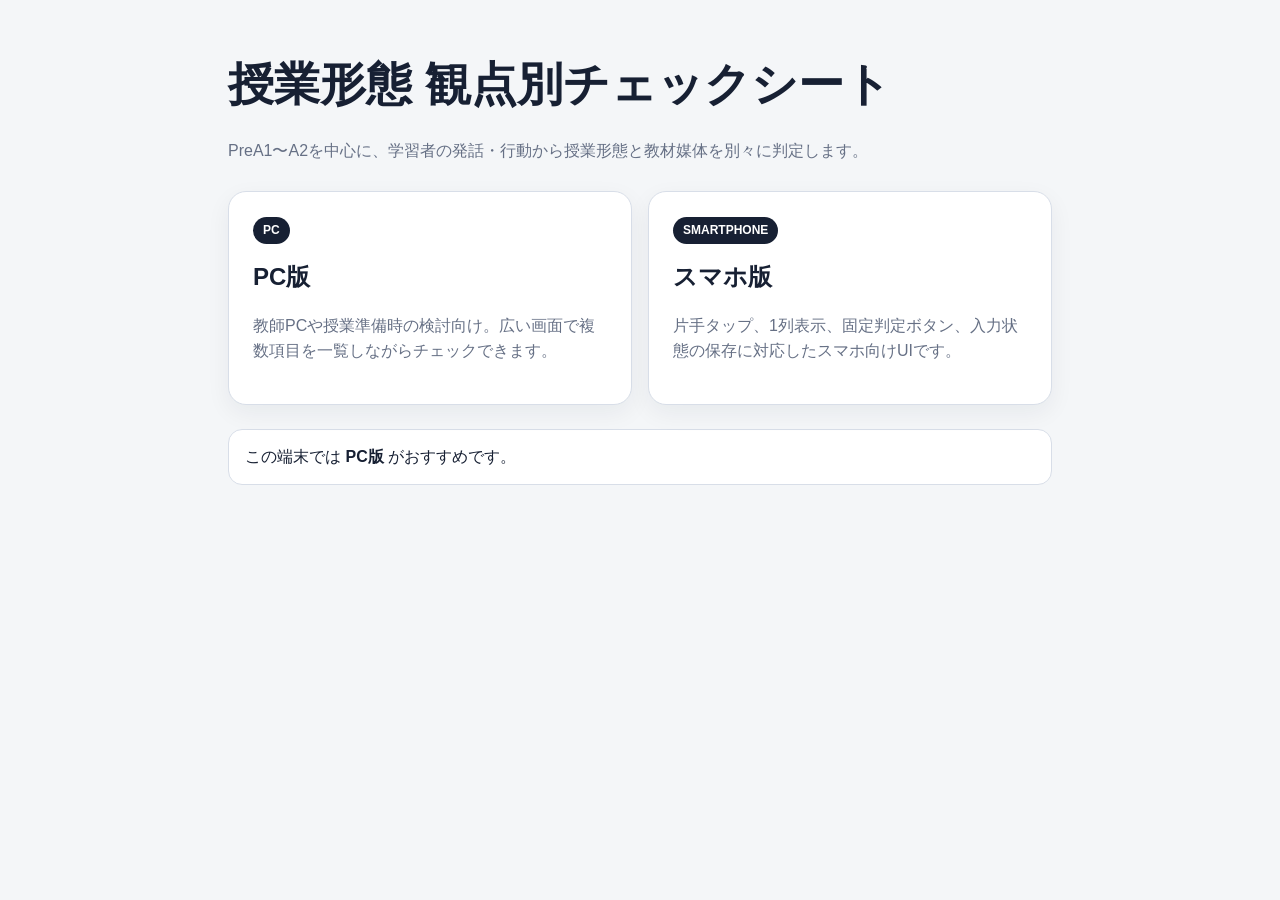
==== index.html @ a83c775d "Initialize lesson composition selector" ====
<!doctype html>
<html lang="ja">
<head>
<meta charset="utf-8">
<meta name="viewport" content="width=device-width,initial-scale=1,viewport-fit=cover">
<title>授業形態 観点別チェックシート</title>
<style>
:root{--ink:#172033;--muted:#667085;--bg:#f4f6f8;--card:#fff;--line:#d8dee8}
*{box-sizing:border-box}body{margin:0;background:var(--bg);color:var(--ink);font-family:-apple-system,BlinkMacSystemFont,"Hiragino Sans","Yu Gothic",sans-serif;line-height:1.6}main{max-width:860px;margin:auto;padding:48px 18px}h1{font-size:clamp(28px,5vw,46px);margin:0 0 10px}p{color:var(--muted)}.grid{display:grid;grid-template-columns:repeat(2,1fr);gap:16px;margin-top:28px}.card{display:block;text-decoration:none;color:var(--ink);background:var(--card);border:1px solid var(--line);border-radius:18px;padding:24px;min-height:180px;box-shadow:0 8px 24px rgba(23,32,51,.06)}.card:hover{transform:translateY(-2px)}.label{display:inline-block;background:#172033;color:#fff;border-radius:999px;padding:4px 10px;font-size:12px;font-weight:700}.card h2{margin:14px 0 6px;font-size:24px}.note{font-size:14px}.auto{margin-top:24px;padding:14px 16px;background:#fff;border:1px solid var(--line);border-radius:14px}@media(max-width:680px){main{padding:28px 12px}.grid{grid-template-columns:1fr}.card{min-height:0;padding:20px}}
</style>
</head>
<body>
<main>
<h1>授業形態 観点別チェックシート</h1>
<p>PreA1〜A2を中心に、学習者の発話・行動から授業形態と教材媒体を別々に判定します。</p>
<div class="grid">
<a class="card" href="./pc/"><span class="label">PC</span><h2>PC版</h2><p>教師PCや授業準備時の検討向け。広い画面で複数項目を一覧しながらチェックできます。</p></a>
<a class="card" href="./mobile/"><span class="label">SMARTPHONE</span><h2>スマホ版</h2><p>片手タップ、1列表示、固定判定ボタン、入力状態の保存に対応したスマホ向けUIです。</p></a>
</div>
<div class="auto" id="hint">端末に合う版を選んでください。</div>
</main>
<script>
const mobile=/Android|iPhone|iPad|iPod|Mobile/i.test(navigator.userAgent)||innerWidth<720;
document.getElementById('hint').innerHTML=mobile?'この端末では <b>スマホ版</b> がおすすめです。':'この端末では <b>PC版</b> がおすすめです。';
</script>
</body>
</html>
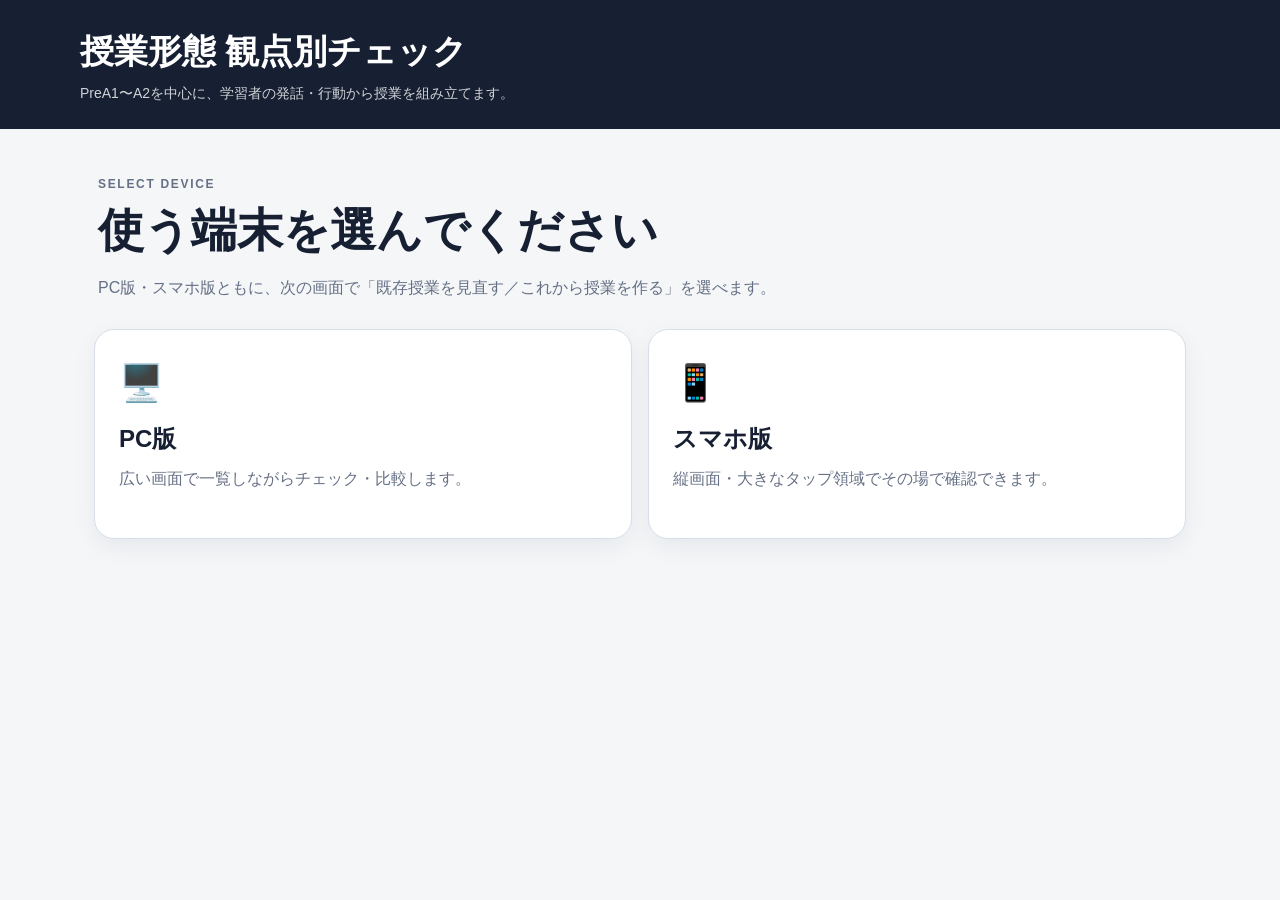
==== commit 8c3522c7: "feat: refresh device entry page for V2" ====
--- a/index.html
+++ b/index.html
@@ -2,26 +2,19 @@
 <html lang="ja">
 <head>
 <meta charset="utf-8">
-<meta name="viewport" content="width=device-width,initial-scale=1,viewport-fit=cover">
-<title>授業形態 観点別チェックシート</title>
-<style>
-:root{--ink:#172033;--muted:#667085;--bg:#f4f6f8;--card:#fff;--line:#d8dee8}
-*{box-sizing:border-box}body{margin:0;background:var(--bg);color:var(--ink);font-family:-apple-system,BlinkMacSystemFont,"Hiragino Sans","Yu Gothic",sans-serif;line-height:1.6}main{max-width:860px;margin:auto;padding:48px 18px}h1{font-size:clamp(28px,5vw,46px);margin:0 0 10px}p{color:var(--muted)}.grid{display:grid;grid-template-columns:repeat(2,1fr);gap:16px;margin-top:28px}.card{display:block;text-decoration:none;color:var(--ink);background:var(--card);border:1px solid var(--line);border-radius:18px;padding:24px;min-height:180px;box-shadow:0 8px 24px rgba(23,32,51,.06)}.card:hover{transform:translateY(-2px)}.label{display:inline-block;background:#172033;color:#fff;border-radius:999px;padding:4px 10px;font-size:12px;font-weight:700}.card h2{margin:14px 0 6px;font-size:24px}.note{font-size:14px}.auto{margin-top:24px;padding:14px 16px;background:#fff;border:1px solid var(--line);border-radius:14px}@media(max-width:680px){main{padding:28px 12px}.grid{grid-template-columns:1fr}.card{min-height:0;padding:20px}}
-</style>
+<meta name="viewport" content="width=device-width,initial-scale=1">
+<meta name="theme-color" content="#172033">
+<title>授業形態 観点別チェック</title>
+<link rel="stylesheet" href="assets/v2.css">
 </head>
 <body>
-<main>
-<h1>授業形態 観点別チェックシート</h1>
-<p>PreA1〜A2を中心に、学習者の発話・行動から授業形態と教材媒体を別々に判定します。</p>
-<div class="grid">
-<a class="card" href="./pc/"><span class="label">PC</span><h2>PC版</h2><p>教師PCや授業準備時の検討向け。広い画面で複数項目を一覧しながらチェックできます。</p></a>
-<a class="card" href="./mobile/"><span class="label">SMARTPHONE</span><h2>スマホ版</h2><p>片手タップ、1列表示、固定判定ボタン、入力状態の保存に対応したスマホ向けUIです。</p></a>
-</div>
-<div class="auto" id="hint">端末に合う版を選んでください。</div>
+<header class="site"><div class="inner"><h1>授業形態 観点別チェック</h1><p>PreA1〜A2を中心に、学習者の発話・行動から授業を組み立てます。</p></div></header>
+<main class="shell">
+<section class="hero"><p class="eyebrow">SELECT DEVICE</p><h1>使う端末を選んでください</h1><p>PC版・スマホ版ともに、次の画面で「既存授業を見直す／これから授業を作る」を選べます。</p></section>
+<section class="mode-grid">
+<a class="mode-card" href="pc/" style="text-decoration:none"><span class="mode-icon">🖥️</span><h2>PC版</h2><p>広い画面で一覧しながらチェック・比較します。</p></a>
+<a class="mode-card" href="mobile/" style="text-decoration:none"><span class="mode-icon">📱</span><h2>スマホ版</h2><p>縦画面・大きなタップ領域でその場で確認できます。</p></a>
+</section>
 </main>
-<script>
-const mobile=/Android|iPhone|iPad|iPod|Mobile/i.test(navigator.userAgent)||innerWidth<720;
-document.getElementById('hint').innerHTML=mobile?'この端末では <b>スマホ版</b> がおすすめです。':'この端末では <b>PC版</b> がおすすめです。';
-</script>
 </body>
 </html>
--- a/assets/v2.css
+++ b/assets/v2.css
@@ -0,0 +1 @@
+:root{--ink:#172033;--muted:#667085;--bg:#f4f6f8;--card:#fff;--line:#d8dee8;--soft:#eef1f5;--ok:#edf7f1;--warn:#fff5da;--bad:#fff0ef;--accent:#172033}*{box-sizing:border-box}html{scroll-behavior:smooth;-webkit-text-size-adjust:100%}body{margin:0;background:var(--bg);color:var(--ink);font-family:"UD Digi Kyokasho N","BIZ UDPGothic","Yu Gothic UI",-apple-system,BlinkMacSystemFont,"Hiragino Sans","Noto Sans JP",sans-serif;line-height:1.6}button,input{font:inherit}button{-webkit-tap-highlight-color:transparent;touch-action:manipulation}header.site{background:var(--ink);color:#fff;padding:24px 16px}header.site .inner{max-width:1120px;margin:auto}header.site a{color:#fff;text-decoration:none}header.site h1{font-size:clamp(22px,4vw,34px);margin:0}header.site p{margin:4px 0 0;opacity:.8;font-size:14px}.shell{max-width:1120px;margin:auto;padding:18px 14px 80px}.hero{padding:28px 4px 12px}.eyebrow{letter-spacing:.14em;font-size:12px;font-weight:800;color:var(--muted);margin:0}.hero h1{font-size:clamp(28px,5vw,46px);line-height:1.25;margin:8px 0}.hero p{color:var(--muted);max-width:760px}.mode-grid{display:grid;grid-template-columns:repeat(2,minmax(0,1fr));gap:16px}.mode-card{border:1.5px solid var(--line);border-radius:20px;background:#fff;color:var(--ink);padding:24px;text-align:left;cursor:pointer;min-height:210px;box-shadow:0 8px 24px rgba(23,32,51,.06);transition:.15s}.mode-card:hover{transform:translateY(-2px);border-color:#aab2c0}.mode-card h2{font-size:24px;margin:8px 0}.mode-card p{color:var(--muted);margin:0}.mode-icon{font-size:36px}.mode-banner{display:flex;gap:12px;align-items:center;justify-content:space-between;background:#fff;border:1px solid var(--line);border-radius:14px;padding:12px 16px;margin-bottom:14px}.mode-banner span{color:var(--muted);font-size:13px}.card{background:var(--card);border:1px solid var(--line);border-radius:18px;padding:20px;margin:0 0 16px;box-shadow:0 7px 22px rgba(23,32,51,.05)}.card h2{font-size:21px;margin:0 0 8px}.card h3{font-size:16px;margin:20px 0 9px}.note{color:var(--muted);font-size:13px}.grid{display:grid;grid-template-columns:repeat(3,minmax(0,1fr));gap:9px}.choice{min-height:64px;border:1.5px solid var(--line);border-radius:13px;background:#fff;color:var(--ink);text-align:left;padding:12px;cursor:pointer;position:relative}.choice:before{content:"";display:inline-grid;place-items:center;width:22px;height:22px;border:1.5px solid #aab2c0;border-radius:6px;margin-right:8px;vertical-align:-5px}.choice.on{background:var(--ink);color:#fff;border-color:var(--ink)}.choice.on:before{content:"✓";background:#fff;color:var(--ink);border-color:#fff;font-weight:900}.choice small{display:block;margin:4px 0 0 31px;opacity:.72;line-height:1.35}.action-card{display:flex;align-items:center;gap:10px;position:sticky;bottom:10px;z-index:20;box-shadow:0 12px 30px rgba(23,32,51,.14)}.primary,.secondary{border:0;border-radius:11px;padding:11px 16px;font-weight:800;cursor:pointer}.primary{background:var(--ink);color:#fff}.primary.big{min-width:180px}.secondary{background:#e9edf3;color:var(--ink)}.count{margin-left:auto;color:var(--muted);font-size:13px}.file-drop{border:2px dashed #b8c0cc;border-radius:15px;padding:20px;display:grid;gap:4px;text-align:center;cursor:pointer;background:#fafbfc}.file-drop input{position:absolute;opacity:0;pointer-events:none}.file-drop span{font-size:12px;color:var(--muted)}.file-list{display:flex;flex-wrap:wrap;gap:6px;margin-top:12px}.file-list span,.tag,.chips span,.block{display:inline-block;border:1px solid var(--line);background:#fff;border-radius:999px;padding:4px 9px;font-size:12px}.finding{background:#f8fafc;border-radius:12px;padding:12px;margin-top:10px}.finding p{margin:6px 0}.finding ol{margin:8px 0 0;padding-left:22px}.finding small{color:var(--muted)}.warning{margin-top:10px;background:var(--warn);border-radius:10px;padding:10px;font-size:13px}.status{color:var(--muted)}.result{display:none}.result.show{display:block}.summary{background:var(--ink);color:#fff;border-radius:16px;padding:20px;margin-bottom:18px}.summary span{display:block;opacity:.75;font-size:12px}.summary strong{display:block;font-size:clamp(22px,4vw,34px);margin:5px 0}.summary p{margin:0;opacity:.85}.result-axis{padding:8px 0 12px}.result-axis>h3,.change-plan>h3,.block-advice>h3{font-size:19px;margin:10px 0}.rank{border-top:1px solid #e7eaf0;padding:13px 0}.rank:first-of-type{border-top:0}.rank-line{display:flex;align-items:center;gap:8px}.rank-num{width:29px;height:29px;border-radius:50%;display:grid;place-items:center;background:var(--ink);color:#fff;font-weight:800;flex:none}.rank-line>b{font-size:16px}.rank p{margin:4px 0 5px 37px;color:var(--muted);font-size:13px}.tier{margin-left:auto;border-radius:999px;padding:3px 8px;font-size:11px;font-weight:800}.tier.high{background:var(--ok)}.tier.mid{background:var(--warn)}.tier.low{background:var(--soft)}.chips{margin-left:34px}.chips span{margin:2px}.change-plan,.block-advice{background:#f8fafc;border-radius:14px;padding:14px;margin:12px 0}.plan-row{display:grid;grid-template-columns:72px 1fr;gap:8px;padding:9px 0;border-top:1px solid #e5e9ef}.plan-row:first-of-type{border-top:0}.plan-row b{border-radius:999px;padding:2px 8px;text-align:center;font-size:12px}.plan-row.keep b{background:var(--ok)}.plan-row.change b{background:var(--warn)}.plan-row.add b{background:#eef3ff}.plan-row.cut b{background:var(--bad)}.block{margin:3px}.result-actions{margin-top:14px}.device-note{font-size:12px;opacity:.75}@media(max-width:850px){.grid{grid-template-columns:repeat(2,minmax(0,1fr))}}@media(max-width:620px){body{padding-bottom:calc(90px + env(safe-area-inset-bottom))}header.site{padding:calc(16px + env(safe-area-inset-top)) 13px 16px}.shell{padding:10px 9px 30px}.hero{padding:18px 4px 8px}.hero h1{font-size:28px}.mode-grid{grid-template-columns:1fr}.mode-card{min-height:0;padding:18px;border-radius:15px}.mode-card h2{font-size:20px}.mode-icon{font-size:30px}.mode-banner{position:sticky;top:0;z-index:15;border-radius:12px;margin-bottom:10px;padding:10px 12px}.mode-banner span{font-size:11px}.card{padding:15px 11px;border-radius:14px;margin-bottom:10px}.grid{grid-template-columns:1fr;gap:7px}.choice{min-height:62px;font-size:16px}.choice:before{width:24px;height:24px;vertical-align:-6px}.choice small{margin-left:34px}.action-card{position:fixed;left:8px;right:8px;bottom:calc(8px + env(safe-area-inset-bottom));margin:0;padding:8px;display:grid;grid-template-columns:1fr auto;gap:7px;border-radius:14px}.action-card .primary{min-height:50px}.action-card .secondary{font-size:12px;padding:8px}.action-card .count{display:none}.file-drop{padding:18px 10px}.summary{padding:16px}.rank-line{align-items:flex-start;flex-wrap:wrap}.tier{margin-left:auto}.rank p{margin-left:0}.chips{margin-left:0}.plan-row{grid-template-columns:62px 1fr;font-size:13px}}
